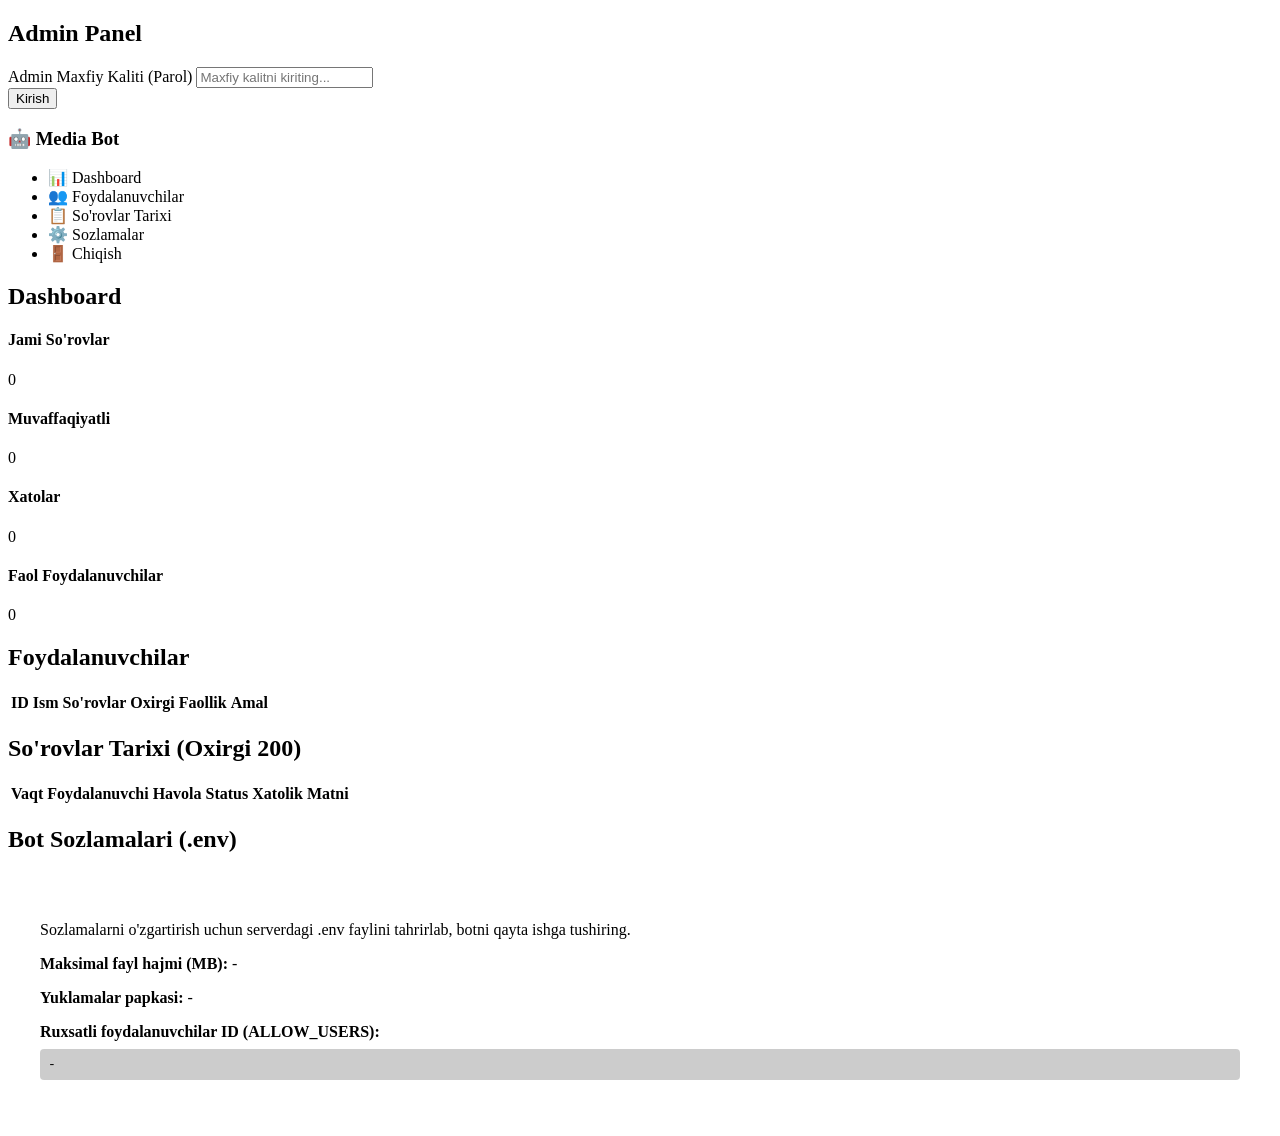
==== web/static/index.html @ dc3a20c8 "feat: implement Web Admin Panel (FastAPI + HTML/JS)" ====
<!DOCTYPE html>
<html lang="uz">
<head>
    <meta charset="UTF-8">
    <meta name="viewport" content="width=device-width, initial-scale=1.0">
    <title>Telegram Media Bot - Admin Panel</title>
    <link rel="stylesheet" href="/static/style.css">
</head>
<body>

    <!-- Login Screen -->
    <div id="login-screen">
        <div class="login-card glass">
            <h2>Admin Panel</h2>
            <div class="input-group">
                <label>Admin Maxfiy Kaliti (Parol)</label>
                <input type="password" id="password" placeholder="Maxfiy kalitni kiriting...">
            </div>
            <button id="login-btn">Kirish</button>
        </div>
    </div>

    <!-- App Container -->
    <div id="app-container">
        <!-- Sidebar -->
        <aside class="sidebar">
            <h3>🤖 Media Bot</h3>
            <ul class="nav-links">
                <li class="active" data-target="dashboard">📊 Dashboard</li>
                <li data-target="users">👥 Foydalanuvchilar</li>
                <li data-target="logs">📋 So'rovlar Tarixi</li>
                <li data-target="settings">⚙️ Sozlamalar</li>
                <li id="logout-btn" style="color: var(--danger); margin-top: auto;">🚪 Chiqish</li>
            </ul>
        </aside>

        <!-- Main Content -->
        <main class="main-content">
            
            <!-- Dashboard View -->
            <section id="dashboard" class="view active">
                <h2>Dashboard</h2>
                <div class="stats-grid">
                    <div class="stat-card glass">
                        <h4>Jami So'rovlar</h4>
                        <div class="value" id="total-req">0</div>
                    </div>
                    <div class="stat-card glass">
                        <h4>Muvaffaqiyatli</h4>
                        <div class="value" style="color: var(--success)" id="success-req">0</div>
                    </div>
                    <div class="stat-card glass">
                        <h4>Xatolar</h4>
                        <div class="value" style="color: var(--danger)" id="error-req">0</div>
                    </div>
                    <div class="stat-card glass">
                        <h4>Faol Foydalanuvchilar</h4>
                        <div class="value" id="active-users">0</div>
                    </div>
                </div>
            </section>

            <!-- Users View -->
            <section id="users" class="view">
                <h2>Foydalanuvchilar</h2>
                <div class="glass table-container">
                    <table>
                        <thead>
                            <tr>
                                <th>ID</th>
                                <th>Ism</th>
                                <th>So'rovlar</th>
                                <th>Oxirgi Faollik</th>
                                <th>Amal</th>
                            </tr>
                        </thead>
                        <tbody id="users-table">
                            <!-- Populated by JS -->
                        </tbody>
                    </table>
                </div>
            </section>

            <!-- Logs View -->
            <section id="logs" class="view">
                <h2>So'rovlar Tarixi (Oxirgi 200)</h2>
                <div class="glass table-container">
                    <table>
                        <thead>
                            <tr>
                                <th>Vaqt</th>
                                <th>Foydalanuvchi</th>
                                <th>Havola</th>
                                <th>Status</th>
                                <th>Xatolik Matni</th>
                            </tr>
                        </thead>
                        <tbody id="logs-table">
                            <!-- Populated by JS -->
                        </tbody>
                    </table>
                </div>
            </section>

            <!-- Settings View -->
            <section id="settings" class="view">
                <h2>Bot Sozlamalari (.env)</h2>
                <div class="glass" style="padding: 2rem;">
                    <p style="margin-bottom: 1rem; color: var(--tg-theme-hint-color);">Sozlamalarni o'zgartirish uchun serverdagi .env faylini tahrirlab, botni qayta ishga tushiring.</p>
                    
                    <div style="margin-bottom: 1rem;">
                        <strong>Maksimal fayl hajmi (MB):</strong> <span id="set-max-size">-</span>
                    </div>
                    <div style="margin-bottom: 1rem;">
                        <strong>Yuklamalar papkasi:</strong> <span id="set-dl-dir">-</span>
                    </div>
                    <div style="margin-bottom: 1rem;">
                        <strong>Ruxsatli foydalanuvchilar ID (ALLOW_USERS):</strong> <br>
                        <code id="set-allowed" style="background: rgba(0,0,0,0.2); padding: 0.5rem; display: block; border-radius: 4px; margin-top: 0.5rem;">-</code>
                    </div>
                </div>
            </section>

        </main>
    </div>

    <script src="/static/app.js"></script>
</body>
</html>
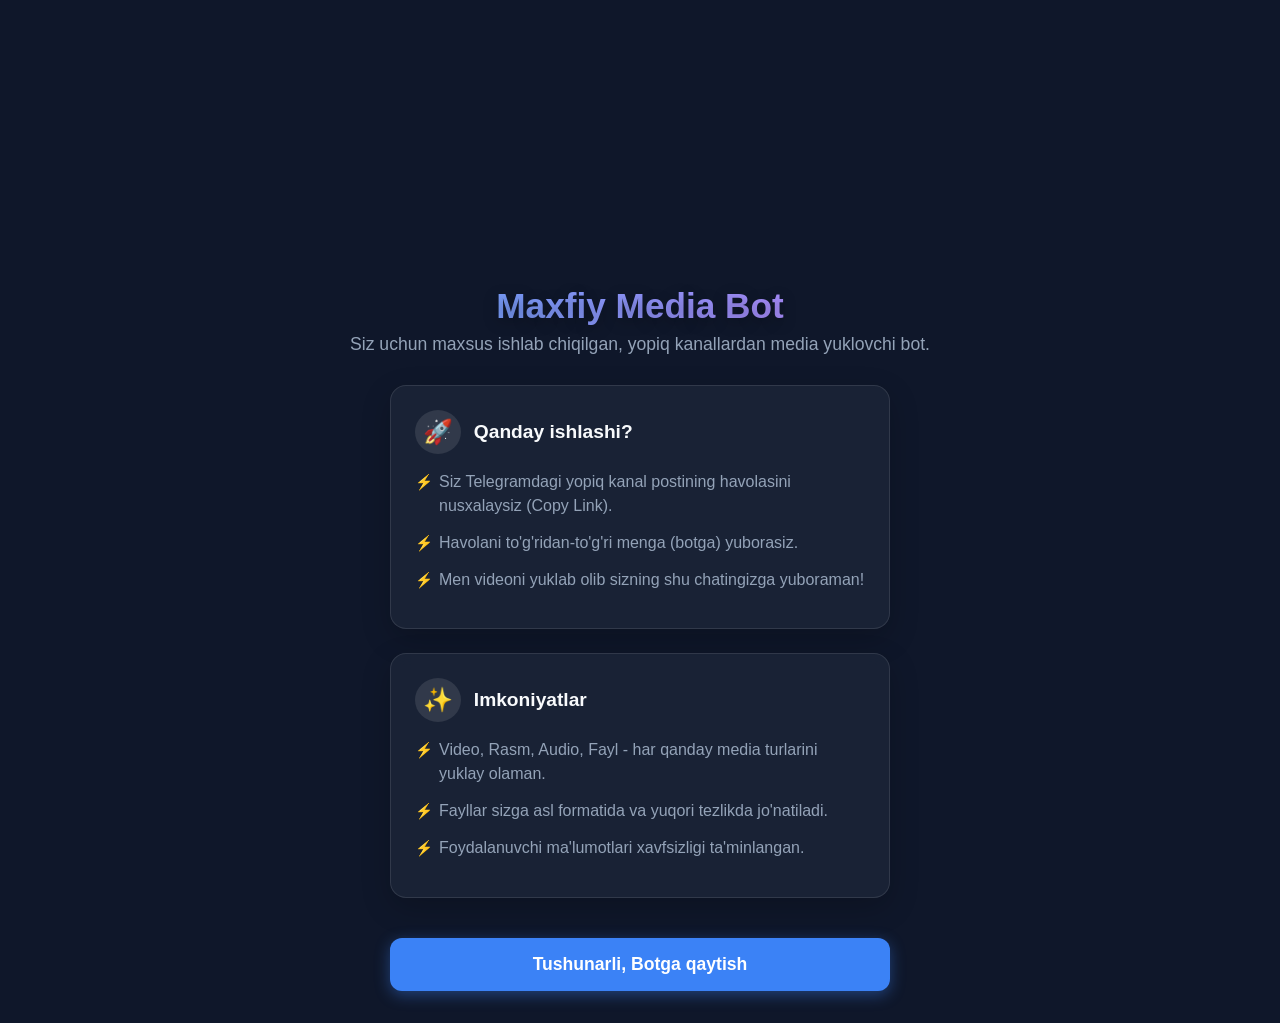
==== commit 4ec4df57: "feat: user-facing web app with rich design, separate admin panel route" ====
--- a/web/static/index.html
+++ b/web/static/index.html
@@ -3,127 +3,248 @@
 <head>
     <meta charset="UTF-8">
     <meta name="viewport" content="width=device-width, initial-scale=1.0">
-    <title>Telegram Media Bot - Admin Panel</title>
-    <link rel="stylesheet" href="/static/style.css">
+    <title>Telegram Media Bot</title>
+    <style>
+        :root {
+            --bg-dark: #0f172a;
+            --bg-card: rgba(30, 41, 59, 0.7);
+            --primary: #3b82f6;
+            --primary-hover: #2563eb;
+            --text-main: #f8fafc;
+            --text-muted: #94a3b8;
+            --tg-theme-bg-color: var(--bg-dark);
+            --tg-theme-text-color: var(--text-main);
+            --tg-theme-button-color: var(--primary);
+            --tg-theme-button-text-color: #ffffff;
+        }
+
+        body {
+            margin: 0;
+            padding: 0;
+            font-family: 'Inter', -apple-system, BlinkMacSystemFont, 'Segoe UI', Roboto, Helvetica, Arial, sans-serif;
+            background-color: var(--tg-theme-bg-color, var(--bg-dark));
+            color: var(--tg-theme-text-color, var(--text-main));
+            display: flex;
+            flex-direction: column;
+            align-items: center;
+            min-height: 100vh;
+            overflow-x: hidden;
+        }
+
+        /* Hero Image with Glassmorphism Overlay */
+        .hero-section {
+            position: relative;
+            width: 100%;
+            height: 45vh;
+            display: flex;
+            align-items: flex-end;
+            justify-content: center;
+            background: url('/static/hero.png') no-repeat center center;
+            background-size: cover;
+        }
+        
+        .hero-section::after {
+            content: '';
+            position: absolute;
+            bottom: 0; left: 0; right: 0; top: 0;
+            background: linear-gradient(to top, var(--tg-theme-bg-color, var(--bg-dark)) 0%, rgba(15, 23, 42, 0.2) 100%);
+            z-index: 1;
+        }
+
+        .hero-content {
+            position: relative;
+            z-index: 2;
+            text-align: center;
+            padding: 2rem;
+            width: 100%;
+            max-width: 600px;
+        }
+
+        .hero-content h1 {
+            margin: 0;
+            font-size: 2.2rem;
+            font-weight: 800;
+            background: linear-gradient(90deg, #60a5fa, #c084fc);
+            -webkit-background-clip: text;
+            -webkit-text-fill-color: transparent;
+            text-shadow: 0 4px 15px rgba(0,0,0,0.3);
+            animation: fadeInUp 0.8s ease-out;
+        }
+
+        .hero-content p {
+            font-size: 1.1rem;
+            color: var(--text-muted);
+            margin-top: 0.5rem;
+            animation: fadeInUp 1s ease-out;
+        }
+
+        /* Glassmorphism Cards */
+        .container {
+            width: 90%;
+            max-width: 500px;
+            margin-top: -20px;
+            z-index: 3;
+            display: flex;
+            flex-direction: column;
+            gap: 1.5rem;
+            padding-bottom: 2rem;
+        }
+
+        .glass-card {
+            background: var(--bg-card);
+            backdrop-filter: blur(12px);
+            -webkit-backdrop-filter: blur(12px);
+            border: 1px solid rgba(255, 255, 255, 0.1);
+            border-radius: 16px;
+            padding: 1.5rem;
+            box-shadow: 0 10px 30px rgba(0, 0, 0, 0.2);
+            transform: translateY(20px);
+            opacity: 0;
+            animation: slideUp 0.6s forwards;
+        }
+
+        .glass-card:nth-child(1) { animation-delay: 0.2s; }
+        .glass-card:nth-child(2) { animation-delay: 0.4s; }
+        .glass-card:nth-child(3) { animation-delay: 0.6s; }
+
+        .card-header {
+            display: flex;
+            align-items: center;
+            gap: 0.8rem;
+            margin-bottom: 1rem;
+        }
+        
+        .card-header .icon {
+            font-size: 1.5rem;
+            background: rgba(255,255,255,0.1);
+            padding: 0.5rem;
+            border-radius: 50%;
+        }
+
+        .card-header h3 {
+            margin: 0;
+            font-size: 1.2rem;
+            font-weight: 600;
+        }
+
+        ul.feature-list {
+            list-style: none;
+            padding: 0;
+            margin: 0;
+        }
+
+        ul.feature-list li {
+            position: relative;
+            padding-left: 1.5rem;
+            margin-bottom: 0.8rem;
+            color: var(--text-muted);
+            line-height: 1.5;
+        }
+
+        ul.feature-list li::before {
+            content: '⚡';
+            position: absolute;
+            left: 0;
+            top: 2px;
+            font-size: 0.9rem;
+        }
+
+        /* Close App Button */
+        .btn {
+            display: block;
+            width: 100%;
+            padding: 1rem;
+            border: none;
+            border-radius: 12px;
+            background: var(--tg-theme-button-color, var(--primary));
+            color: var(--tg-theme-button-text-color, #ffffff);
+            font-size: 1.1rem;
+            font-weight: 600;
+            cursor: pointer;
+            text-align: center;
+            transition: all 0.3s ease;
+            box-shadow: 0 4px 15px rgba(59, 130, 246, 0.4);
+            margin-top: 1rem;
+        }
+
+        .btn:active {
+            transform: scale(0.98);
+        }
+
+        /* Animations */
+        @keyframes fadeInUp {
+            from { opacity: 0; transform: translateY(20px); }
+            to { opacity: 1; transform: translateY(0); }
+        }
+
+        @keyframes slideUp {
+            to { opacity: 1; transform: translateY(0); }
+        }
+
+    </style>
+    <script src="https://telegram.org/js/telegram-web-app.js"></script>
 </head>
 <body>
 
-    <!-- Login Screen -->
-    <div id="login-screen">
-        <div class="login-card glass">
-            <h2>Admin Panel</h2>
-            <div class="input-group">
-                <label>Admin Maxfiy Kaliti (Parol)</label>
-                <input type="password" id="password" placeholder="Maxfiy kalitni kiriting...">
+    <section class="hero-section">
+        <div class="hero-content">
+            <h1>Maxfiy Media Bot</h1>
+            <p>Siz uchun maxsus ishlab chiqilgan, yopiq kanallardan media yuklovchi bot.</p>
+        </div>
+    </section>
+
+    <div class="container">
+        <!-- Qanday ishlashi haqida karta -->
+        <div class="glass-card">
+            <div class="card-header">
+                <span class="icon">🚀</span>
+                <h3>Qanday ishlashi?</h3>
             </div>
-            <button id="login-btn">Kirish</button>
+            <ul class="feature-list">
+                <li>Siz Telegramdagi yopiq kanal postining havolasini nusxalaysiz (Copy Link).</li>
+                <li>Havolani to'g'ridan-to'g'ri menga (botga) yuborasiz.</li>
+                <li>Men videoni yuklab olib sizning shu chatingizga yuboraman!</li>
+            </ul>
         </div>
+
+        <!-- Cheklovlar va Imkoniyatlar -->
+        <div class="glass-card">
+            <div class="card-header">
+                <span class="icon">✨</span>
+                <h3>Imkoniyatlar</h3>
+            </div>
+            <ul class="feature-list">
+                <li>Video, Rasm, Audio, Fayl - har qanday media turlarini yuklay olaman.</li>
+                <li>Fayllar sizga asl formatida va yuqori tezlikda jo'natiladi.</li>
+                <li>Foydalanuvchi ma'lumotlari xavfsizligi ta'minlangan.</li>
+            </ul>
+        </div>
+
+        <button class="btn" onclick="closeApp()">Tushunarli, Botga qaytish</button>
     </div>
 
-    <!-- App Container -->
-    <div id="app-container">
-        <!-- Sidebar -->
-        <aside class="sidebar">
-            <h3>🤖 Media Bot</h3>
-            <ul class="nav-links">
-                <li class="active" data-target="dashboard">📊 Dashboard</li>
-                <li data-target="users">👥 Foydalanuvchilar</li>
-                <li data-target="logs">📋 So'rovlar Tarixi</li>
-                <li data-target="settings">⚙️ Sozlamalar</li>
-                <li id="logout-btn" style="color: var(--danger); margin-top: auto;">🚪 Chiqish</li>
-            </ul>
-        </aside>
-
-        <!-- Main Content -->
-        <main class="main-content">
-            
-            <!-- Dashboard View -->
-            <section id="dashboard" class="view active">
-                <h2>Dashboard</h2>
-                <div class="stats-grid">
-                    <div class="stat-card glass">
-                        <h4>Jami So'rovlar</h4>
-                        <div class="value" id="total-req">0</div>
-                    </div>
-                    <div class="stat-card glass">
-                        <h4>Muvaffaqiyatli</h4>
-                        <div class="value" style="color: var(--success)" id="success-req">0</div>
-                    </div>
-                    <div class="stat-card glass">
-                        <h4>Xatolar</h4>
-                        <div class="value" style="color: var(--danger)" id="error-req">0</div>
-                    </div>
-                    <div class="stat-card glass">
-                        <h4>Faol Foydalanuvchilar</h4>
-                        <div class="value" id="active-users">0</div>
-                    </div>
-                </div>
-            </section>
-
-            <!-- Users View -->
-            <section id="users" class="view">
-                <h2>Foydalanuvchilar</h2>
-                <div class="glass table-container">
-                    <table>
-                        <thead>
-                            <tr>
-                                <th>ID</th>
-                                <th>Ism</th>
-                                <th>So'rovlar</th>
-                                <th>Oxirgi Faollik</th>
-                                <th>Amal</th>
-                            </tr>
-                        </thead>
-                        <tbody id="users-table">
-                            <!-- Populated by JS -->
-                        </tbody>
-                    </table>
-                </div>
-            </section>
-
-            <!-- Logs View -->
-            <section id="logs" class="view">
-                <h2>So'rovlar Tarixi (Oxirgi 200)</h2>
-                <div class="glass table-container">
-                    <table>
-                        <thead>
-                            <tr>
-                                <th>Vaqt</th>
-                                <th>Foydalanuvchi</th>
-                                <th>Havola</th>
-                                <th>Status</th>
-                                <th>Xatolik Matni</th>
-                            </tr>
-                        </thead>
-                        <tbody id="logs-table">
-                            <!-- Populated by JS -->
-                        </tbody>
-                    </table>
-                </div>
-            </section>
-
-            <!-- Settings View -->
-            <section id="settings" class="view">
-                <h2>Bot Sozlamalari (.env)</h2>
-                <div class="glass" style="padding: 2rem;">
-                    <p style="margin-bottom: 1rem; color: var(--tg-theme-hint-color);">Sozlamalarni o'zgartirish uchun serverdagi .env faylini tahrirlab, botni qayta ishga tushiring.</p>
-                    
-                    <div style="margin-bottom: 1rem;">
-                        <strong>Maksimal fayl hajmi (MB):</strong> <span id="set-max-size">-</span>
-                    </div>
-                    <div style="margin-bottom: 1rem;">
-                        <strong>Yuklamalar papkasi:</strong> <span id="set-dl-dir">-</span>
-                    </div>
-                    <div style="margin-bottom: 1rem;">
-                        <strong>Ruxsatli foydalanuvchilar ID (ALLOW_USERS):</strong> <br>
-                        <code id="set-allowed" style="background: rgba(0,0,0,0.2); padding: 0.5rem; display: block; border-radius: 4px; margin-top: 0.5rem;">-</code>
-                    </div>
-                </div>
-            </section>
-
-        </main>
-    </div>
-
-    <script src="/static/app.js"></script>
+    <script>
+        // Initialize Telegram WebApp
+        let tg = window.Telegram.WebApp;
+        tg.expand();
+        tg.ready();
+
+        // MainButton functionality
+        tg.MainButton.text = "BOTDAN FOYDALANISH";
+        tg.MainButton.show();
+        tg.MainButton.onClick(function() {
+            tg.close();
+        });
+
+        // Close function for HTML button
+        function closeApp() {
+            tg.close();
+        }
+        
+        // Dynamically match colors with user's TG theme
+        document.documentElement.style.setProperty('--bg-dark', tg.themeParams.bg_color || '#0f172a');
+        document.documentElement.style.setProperty('--text-main', tg.themeParams.text_color || '#f8fafc');
+        document.documentElement.style.setProperty('--primary', tg.themeParams.button_color || '#3b82f6');
+    </script>
 </body>
 </html>
